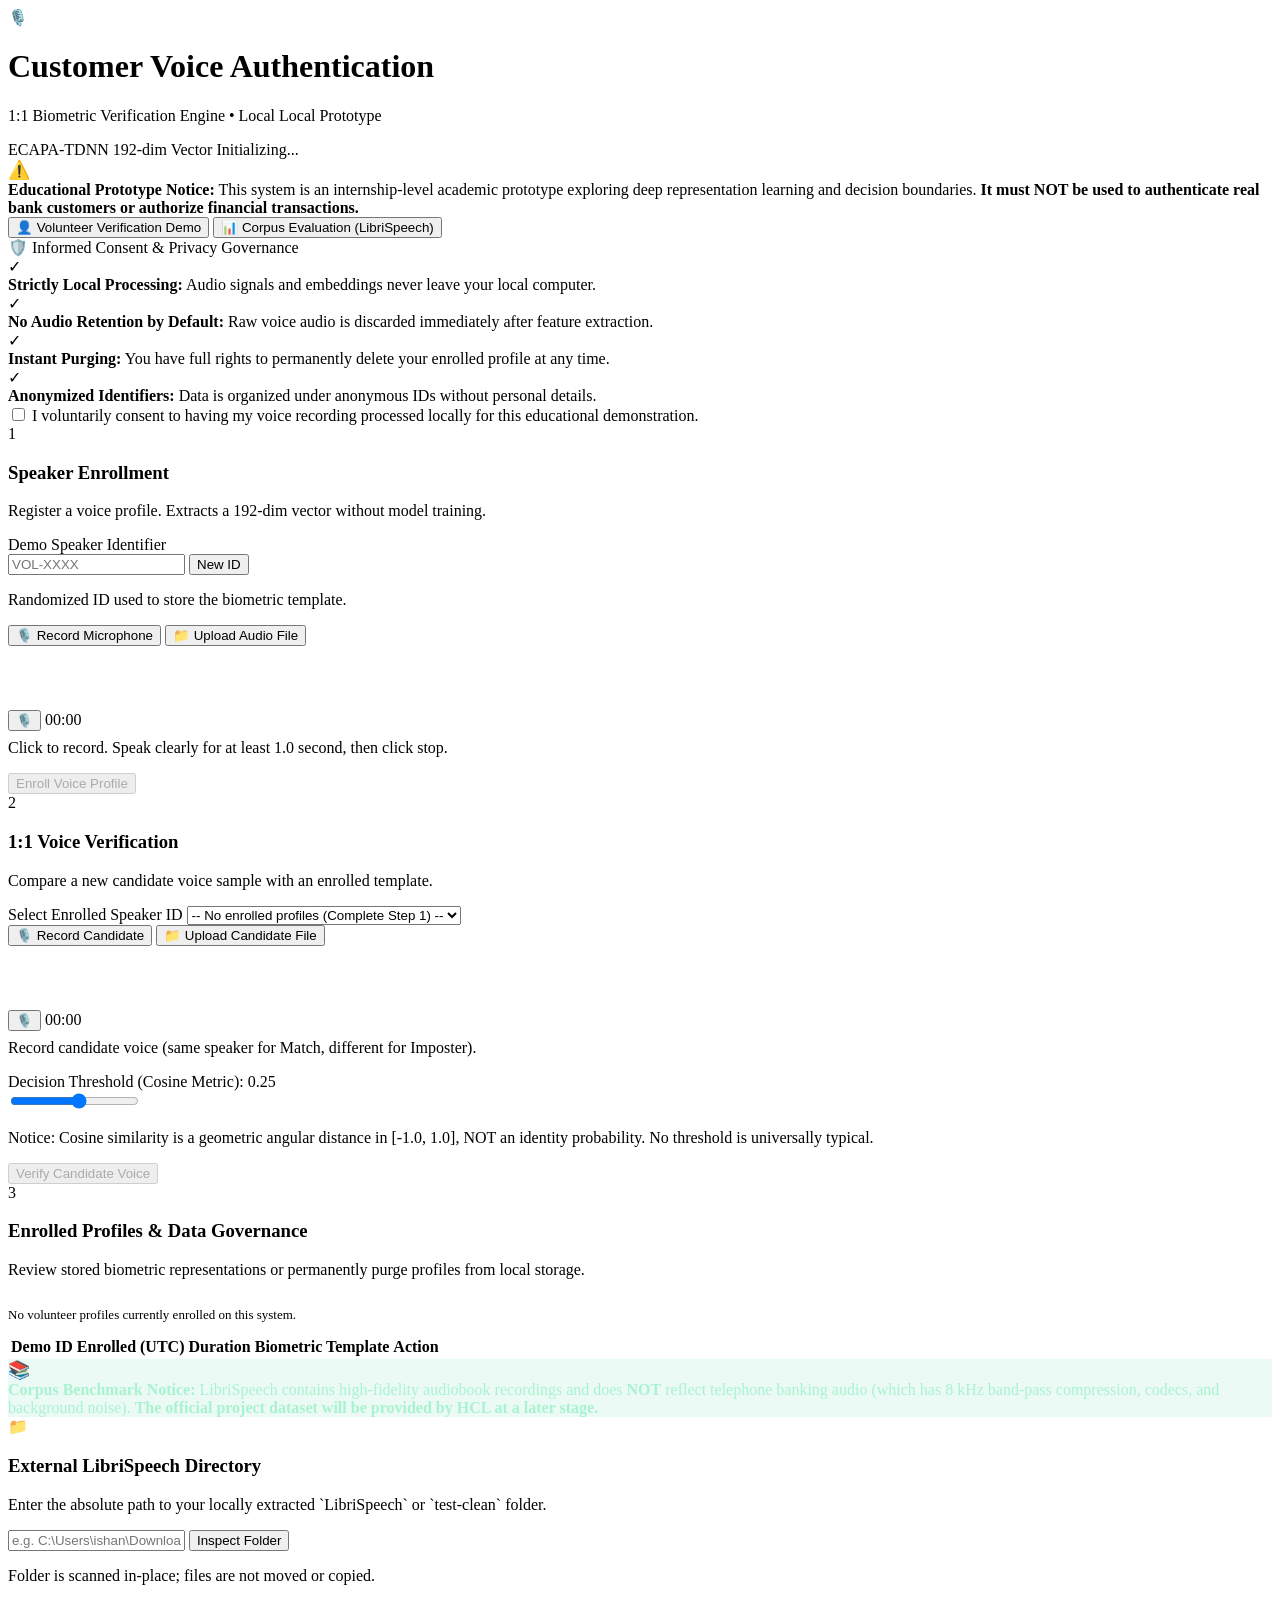
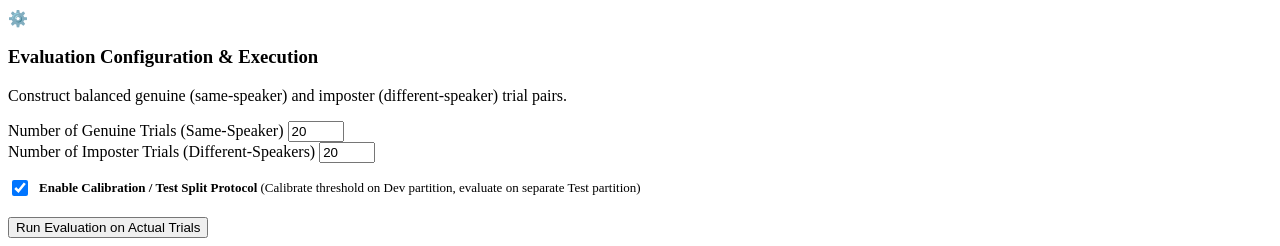
==== src/static/index.html @ c5c7220c "feat: complete Customer Voice Authentication prototype with FastAPI backend, modern vanilla web UI, " ====
<!DOCTYPE html>
<html lang="en">
<head>
    <meta charset="UTF-8">
    <meta name="viewport" content="width=device-width, initial-scale=1.0">
    <title>Customer Voice Authentication | Local Biometric Engine</title>
    <link rel="stylesheet" href="/static/css/styles.css">
    <link rel="preconnect" href="https://fonts.googleapis.com">
    <link rel="preconnect" href="https://fonts.gstatic.com" crossorigin>
    <link href="https://fonts.googleapis.com/css2?family=Inter:wght@400;500;600;700;800&display=swap" rel="stylesheet">
</head>
<body>

    <!-- Top App Navigation & Status -->
    <header class="app-header">
        <div class="header-container">
            <div class="brand-group">
                <div class="brand-icon">🎙️</div>
                <div class="brand-text">
                    <h1>Customer Voice Authentication</h1>
                    <p>1:1 Biometric Verification Engine • Local Local Prototype</p>
                </div>
            </div>
            <div class="header-badges">
                <span class="badge-pill">ECAPA-TDNN</span>
                <span class="badge-pill">192-dim Vector</span>
                <span id="model-status-badge" class="badge-pill">Initializing...</span>
            </div>
        </div>
    </header>

    <!-- Main Application Container -->
    <main class="main-wrapper">

        <!-- Top Non-Production Disclaimer -->
        <div class="disclaimer-banner">
            <span style="font-size: 18px;">⚠️</span>
            <div>
                <strong>Educational Prototype Notice:</strong> This system is an internship-level academic prototype 
                exploring deep representation learning and decision boundaries. 
                <strong>It must NOT be used to authenticate real bank customers or authorize financial transactions.</strong>
            </div>
        </div>

        <!-- Segmented Tab Navigation -->
        <nav class="tab-navigation">
            <button class="tab-btn active" data-tab="tab-volunteer">
                <span>👤</span> Volunteer Verification Demo
            </button>
            <button class="tab-btn" data-tab="tab-evaluation">
                <span>📊</span> Corpus Evaluation (LibriSpeech)
            </button>
        </nav>

        <!-- ========================================================================= -->
        <!-- TAB 1: VOLUNTEER VERIFICATION DEMO                                        -->
        <!-- ========================================================================= -->
        <section id="tab-volunteer" class="tab-panel active">

            <!-- Step 0: Informed Consent Gate -->
            <div class="consent-card">
                <div class="consent-header">
                    <span>🛡️</span> Informed Consent & Privacy Governance
                </div>
                <div class="consent-grid">
                    <div class="consent-item">
                        <span class="icon">✓</span>
                        <div><strong>Strictly Local Processing:</strong> Audio signals and embeddings never leave your local computer.</div>
                    </div>
                    <div class="consent-item">
                        <span class="icon">✓</span>
                        <div><strong>No Audio Retention by Default:</strong> Raw voice audio is discarded immediately after feature extraction.</div>
                    </div>
                    <div class="consent-item">
                        <span class="icon">✓</span>
                        <div><strong>Instant Purging:</strong> You have full rights to permanently delete your enrolled profile at any time.</div>
                    </div>
                    <div class="consent-item">
                        <span class="icon">✓</span>
                        <div><strong>Anonymized Identifiers:</strong> Data is organized under anonymous IDs without personal details.</div>
                    </div>
                </div>
                <div class="consent-checkbox-wrap">
                    <input type="checkbox" id="consent-checkbox">
                    <label for="consent-checkbox">
                        I voluntarily consent to having my voice recording processed locally for this educational demonstration.
                    </label>
                </div>
            </div>

            <!-- Enrollment & Verification 2-Column Grid -->
            <div class="grid-2col">

                <!-- Step 1: Speaker Enrollment Card -->
                <div class="panel-card consent-dependent locked">
                    <div class="card-header">
                        <div class="card-title-group">
                            <span class="step-bubble">1</span>
                            <div>
                                <h3 class="card-title">Speaker Enrollment</h3>
                                <p class="card-subtitle">Register a voice profile. Extracts a 192-dim vector without model training.</p>
                            </div>
                        </div>
                    </div>

                    <div class="form-group">
                        <label class="form-label" for="demo-id-input">Demo Speaker Identifier</label>
                        <div class="input-row">
                            <input type="text" id="demo-id-input" class="input-field" placeholder="VOL-XXXX" autocomplete="off">
                            <button id="gen-id-btn" class="btn btn-secondary" title="Generate New Anonymized ID">New ID</button>
                        </div>
                        <p class="form-hint">Randomized ID used to store the biometric template.</p>
                    </div>

                    <!-- Input Mode Toggle (Mic vs Upload) -->
                    <div class="input-mode-toggle">
                        <button id="enroll-mode-mic" class="mode-btn active">
                            <span>🎙️</span> Record Microphone
                        </button>
                        <button id="enroll-mode-upload" class="mode-btn">
                            <span>📁</span> Upload Audio File
                        </button>
                    </div>

                    <!-- Microphone Recorder Box -->
                    <div id="enroll-mic-box" class="recorder-box">
                        <canvas id="enroll-canvas" class="visualizer-canvas" width="400" height="60"></canvas>
                        <div class="rec-controls">
                            <button id="enroll-rec-btn" class="rec-btn start-rec" title="Click to Record">🎙️</button>
                            <span id="enroll-rec-timer" class="rec-timer">00:00</span>
                        </div>
                        <p class="form-hint" style="margin-top: 8px;">Click to record. Speak clearly for at least 1.0 second, then click stop.</p>
                        <audio id="enroll-audio-preview" class="audio-preview-player" controls style="display: none;"></audio>
                        <div id="enroll-rec-actions" style="display: none; margin-top: 10px; gap: 8px; justify-content: center;">
                            <button type="button" id="enroll-retry-btn" class="btn btn-secondary btn-sm">🔁 Retry Recording</button>
                            <button type="button" id="enroll-clear-btn" class="btn btn-secondary btn-sm">🗑️ Clear</button>
                        </div>
                    </div>

                    <!-- File Upload Box (Fallback) -->
                    <div id="enroll-upload-box" class="recorder-box" style="display: none;">
                        <div id="enroll-dropzone" class="dropzone">
                            <div class="dropzone-icon">📁</div>
                            <div class="dropzone-text">Click or drag audio file here</div>
                            <div class="dropzone-sub">Supports .wav, .flac, .mp3, .ogg (minimum 1.0s)</div>
                            <input type="file" id="enroll-file-input" accept=".wav,.flac,.mp3,.ogg,audio/*">
                            <div id="enroll-selected-pill" class="selected-file-pill" style="display: none;"></div>
                        </div>
                    </div>

                    <button id="enroll-submit-btn" class="btn btn-primary btn-block" disabled>
                        Enroll Voice Profile
                    </button>

                    <div id="enroll-result-card" class="panel-card" style="margin-top: 14px; padding: 12px; display: none; background: rgba(16, 185, 129, 0.08); border-color: rgba(16, 185, 129, 0.3);"></div>
                </div>

                <!-- Step 2: 1:1 Voice Verification Card -->
                <div class="panel-card consent-dependent locked">
                    <div class="card-header">
                        <div class="card-title-group">
                            <span class="step-bubble">2</span>
                            <div>
                                <h3 class="card-title">1:1 Voice Verification</h3>
                                <p class="card-subtitle">Compare a new candidate voice sample with an enrolled template.</p>
                            </div>
                        </div>
                    </div>

                    <div class="form-group">
                        <label class="form-label" for="verify-target-select">Select Enrolled Speaker ID</label>
                        <select id="verify-target-select" class="select-field">
                            <option value="">-- No enrolled profiles (Complete Step 1) --</option>
                        </select>
                    </div>

                    <!-- Input Mode Toggle (Mic vs Upload) -->
                    <div class="input-mode-toggle">
                        <button id="verify-mode-mic" class="mode-btn active">
                            <span>🎙️</span> Record Candidate
                        </button>
                        <button id="verify-mode-upload" class="mode-btn">
                            <span>📁</span> Upload Candidate File
                        </button>
                    </div>

                    <!-- Microphone Recorder Box -->
                    <div id="verify-mic-box" class="recorder-box">
                        <canvas id="verify-canvas" class="visualizer-canvas" width="400" height="60"></canvas>
                        <div class="rec-controls">
                            <button id="verify-rec-btn" class="rec-btn start-rec" title="Click to Record">🎙️</button>
                            <span id="verify-rec-timer" class="rec-timer">00:00</span>
                        </div>
                        <p class="form-hint" style="margin-top: 8px;">Record candidate voice (same speaker for Match, different for Imposter).</p>
                        <audio id="verify-audio-preview" class="audio-preview-player" controls style="display: none;"></audio>
                        <div id="verify-rec-actions" style="display: none; margin-top: 10px; gap: 8px; justify-content: center;">
                            <button type="button" id="verify-retry-btn" class="btn btn-secondary btn-sm">🔁 Retry Recording</button>
                            <button type="button" id="verify-clear-btn" class="btn btn-secondary btn-sm">🗑️ Clear</button>
                        </div>
                    </div>

                    <!-- File Upload Box (Fallback) -->
                    <div id="verify-upload-box" class="recorder-box" style="display: none;">
                        <div id="verify-dropzone" class="dropzone">
                            <div class="dropzone-icon">📁</div>
                            <div class="dropzone-text">Click or drag candidate file here</div>
                            <div class="dropzone-sub">Supports .wav, .flac, .mp3, .ogg</div>
                            <input type="file" id="verify-file-input" accept=".wav,.flac,.mp3,.ogg,audio/*">
                            <div id="verify-selected-pill" class="selected-file-pill" style="display: none;"></div>
                        </div>
                    </div>

                    <!-- Threshold Slider -->
                    <div class="slider-group">
                        <div class="slider-header">
                            <span>Decision Threshold (Cosine Metric):</span>
                            <span id="threshold-value-display" class="slider-val">0.25</span>
                        </div>
                        <input type="range" id="threshold-slider" class="slider-input" min="-0.50" max="0.90" step="0.01" value="0.25">
                        <p class="form-hint">
                            Notice: Cosine similarity is a geometric angular distance in [-1.0, 1.0], NOT an identity probability. No threshold is universally typical.
                        </p>
                    </div>

                    <button id="verify-submit-btn" class="btn btn-primary btn-block" disabled>
                        Verify Candidate Voice
                    </button>

                    <!-- Verification Decision Card -->
                    <div id="decision-card" class="decision-card" style="display: none;"></div>
                </div>

            </div>

            <!-- Step 3: Template Governance & Data Purging -->
            <div class="panel-card consent-dependent locked">
                <div class="card-header">
                    <div class="card-title-group">
                        <span class="step-bubble">3</span>
                        <div>
                            <h3 class="card-title">Enrolled Profiles & Data Governance</h3>
                            <p class="card-subtitle">Review stored biometric representations or permanently purge profiles from local storage.</p>
                        </div>
                    </div>
                </div>

                <div id="volunteers-empty-notice" style="font-size: 13px; color: var(--text-muted); padding: 12px 0;">
                    No volunteer profiles currently enrolled on this system.
                </div>

                <div class="data-table-container">
                    <table class="custom-table">
                        <thead>
                            <tr>
                                <th>Demo ID</th>
                                <th>Enrolled (UTC)</th>
                                <th>Duration</th>
                                <th>Biometric Template</th>
                                <th>Action</th>
                            </tr>
                        </thead>
                        <tbody id="volunteers-table-body">
                            <!-- Populated dynamically via app.js -->
                        </tbody>
                    </table>
                </div>
            </div>

        </section>

        <!-- ========================================================================= -->
        <!-- TAB 2: LIBRISPEECH CORPUS EVALUATION                                      -->
        <!-- ========================================================================= -->
        <section id="tab-evaluation" class="tab-panel">

            <div class="disclaimer-banner" style="background: rgba(16, 185, 129, 0.08); border-color: rgba(16, 185, 129, 0.3); border-left-color: var(--accent-emerald); color: #A7F3D0;">
                <span style="font-size: 18px;">📚</span>
                <div>
                    <strong>Corpus Benchmark Notice:</strong> LibriSpeech contains high-fidelity audiobook recordings and 
                    does <strong>NOT</strong> reflect telephone banking audio (which has 8 kHz band-pass compression, codecs, and background noise). 
                    <strong>The official project dataset will be provided by HCL at a later stage.</strong>
                </div>
            </div>

            <div class="panel-card" style="margin-bottom: 24px;">
                <div class="card-header">
                    <div class="card-title-group">
                        <span class="step-bubble">📁</span>
                        <div>
                            <h3 class="card-title">External LibriSpeech Directory</h3>
                            <p class="card-subtitle">Enter the absolute path to your locally extracted `LibriSpeech` or `test-clean` folder.</p>
                        </div>
                    </div>
                </div>

                <div class="form-group">
                    <div class="input-row">
                        <input type="text" id="eval-path-input" class="input-field" placeholder="e.g. C:\Users\ishan\Downloads\LibriSpeech\test-clean">
                        <button id="eval-validate-btn" class="btn btn-secondary">Inspect Folder</button>
                    </div>
                    <p class="form-hint">Folder is scanned in-place; files are not moved or copied.</p>
                </div>

                <div id="eval-validation-notice" style="display: none; margin-top: 10px;"></div>
            </div>

            <div class="panel-card">
                <div class="card-header">
                    <div class="card-title-group">
                        <span class="step-bubble">⚙️</span>
                        <div>
                            <h3 class="card-title">Evaluation Configuration & Execution</h3>
                            <p class="card-subtitle">Construct balanced genuine (same-speaker) and imposter (different-speaker) trial pairs.</p>
                        </div>
                    </div>
                </div>

                <div class="grid-2col" style="margin-bottom: 14px;">
                    <div class="form-group">
                        <label class="form-label" for="eval-genuine-input">Number of Genuine Trials (Same-Speaker)</label>
                        <input type="number" id="eval-genuine-input" class="input-field" value="20" min="5" max="200" step="5">
                    </div>
                    <div class="form-group">
                        <label class="form-label" for="eval-imposter-input">Number of Imposter Trials (Different-Speakers)</label>
                        <input type="number" id="eval-imposter-input" class="input-field" value="20" min="5" max="200" step="5">
                    </div>
                </div>

                <div class="form-group" style="margin-bottom: 18px;">
                    <label style="display: flex; align-items: center; gap: 8px; font-size: 13px; color: var(--text-primary); cursor: pointer;">
                        <input type="checkbox" id="eval-split-checkbox" checked style="accent-color: var(--accent-cyan); width: 16px; height: 16px;">
                        <span><strong>Enable Calibration / Test Split Protocol</strong> (Calibrate threshold on Dev partition, evaluate on separate Test partition)</span>
                    </label>
                </div>

                <button id="eval-run-btn" class="btn btn-primary">
                    Run Evaluation on Actual Trials
                </button>

                <!-- Progress Bar -->
                <div id="eval-progress-wrap" style="display: none; margin-top: 18px;">
                    <div style="font-size: 12px; color: var(--text-secondary); margin-bottom: 4px;" id="eval-progress-text">Processing trials...</div>
                    <div style="background: var(--bg-base); height: 8px; border-radius: 4px; overflow: hidden; border: 1px solid var(--border-subtle);">
                        <div id="eval-progress-bar" style="background: linear-gradient(90deg, var(--accent-cyan), var(--accent-indigo)); width: 0%; height: 100%; transition: width 0.3s ease;"></div>
                    </div>
                </div>

                <!-- Results Container -->
                <div id="eval-results-container" class="panel-card" style="display: none; margin-top: 24px;"></div>
            </div>

        </section>

    </main>

    <!-- Scripts -->
    <script src="/static/js/recorder.js"></script>
    <script src="/static/js/app.js"></script>
</body>
</html>
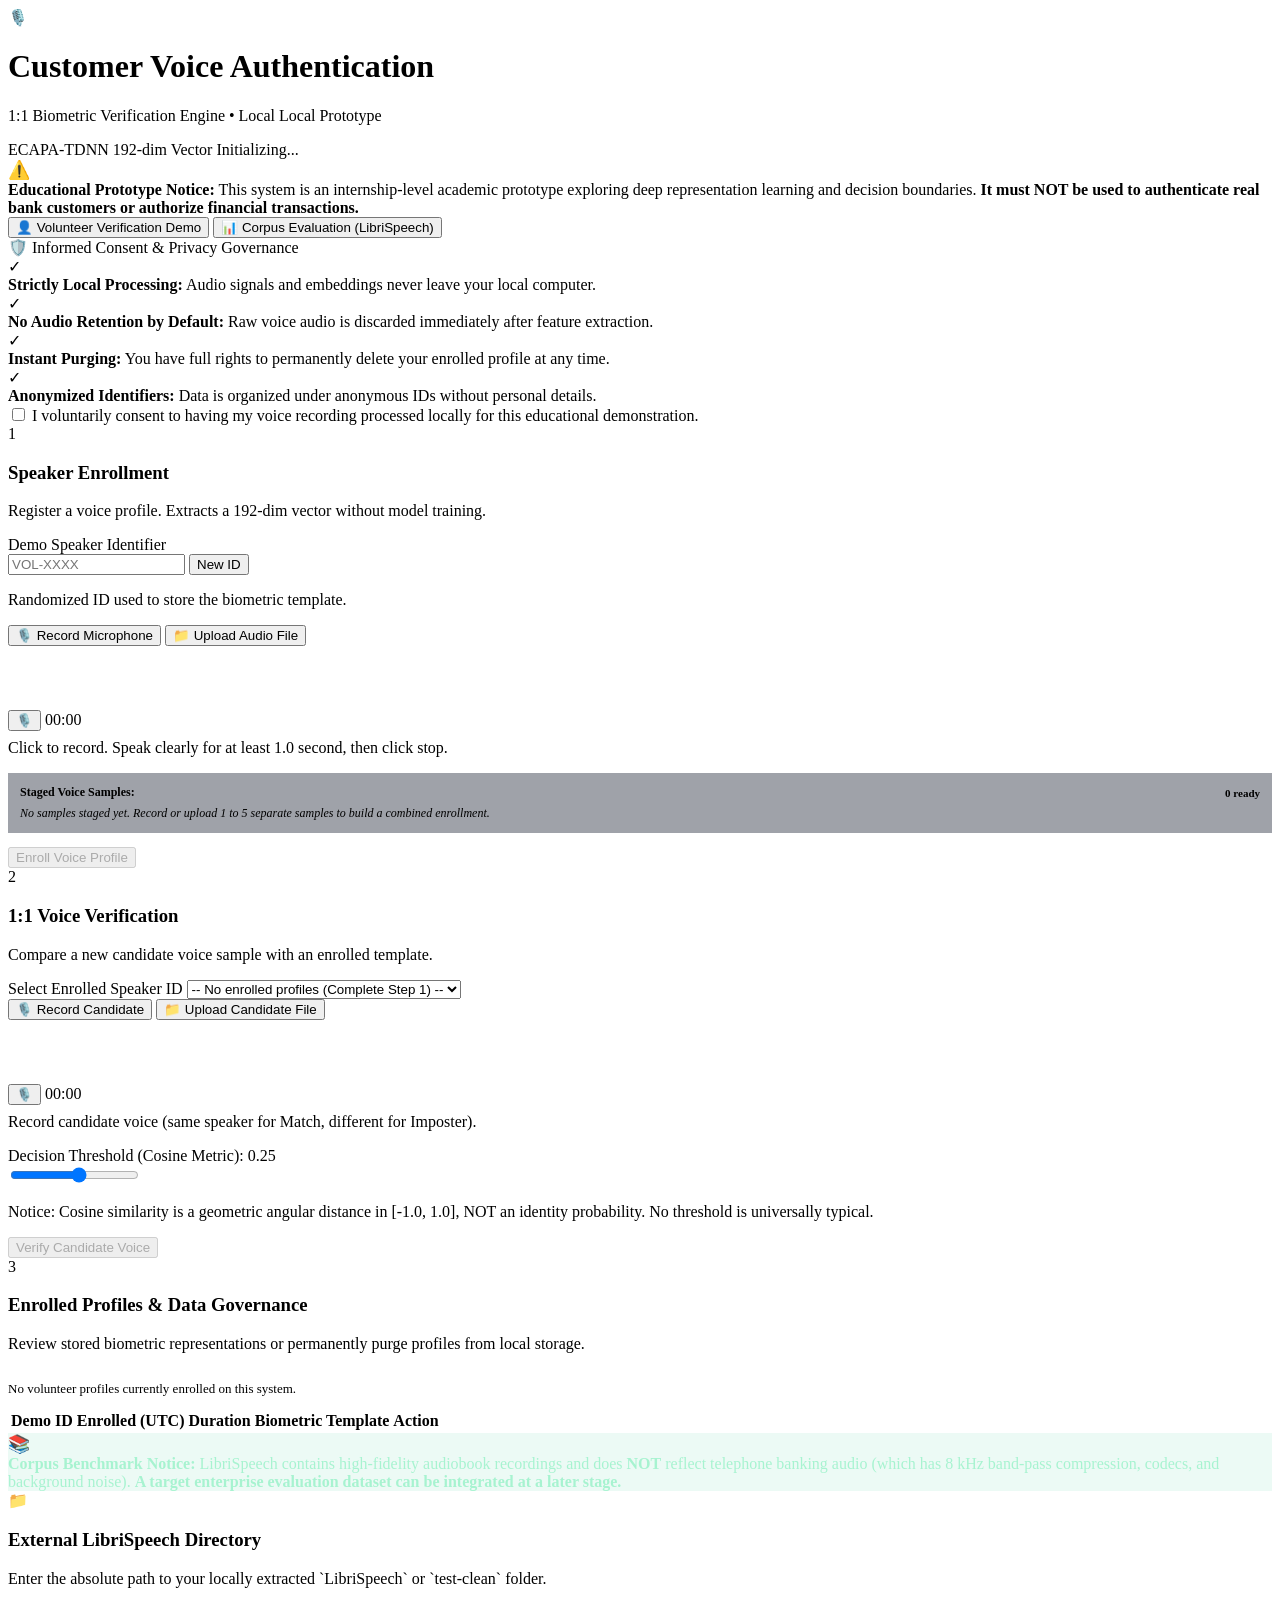
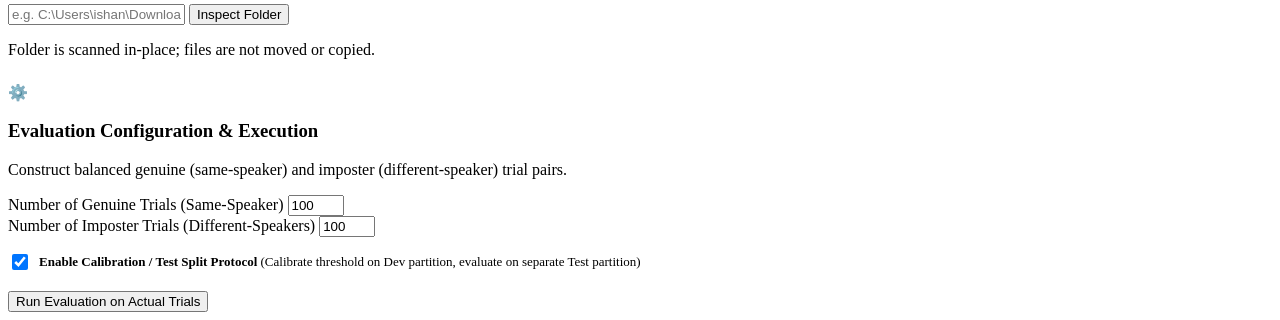
==== commit 429c6710: "feat: implement Streamlit UI with 21st.dev styling, multi-sample enrollment, and LibriSpeech evaluat" ====
--- a/src/static/index.html
+++ b/src/static/index.html
@@ -131,8 +131,9 @@
                         </div>
                         <p class="form-hint" style="margin-top: 8px;">Click to record. Speak clearly for at least 1.0 second, then click stop.</p>
                         <audio id="enroll-audio-preview" class="audio-preview-player" controls style="display: none;"></audio>
-                        <div id="enroll-rec-actions" style="display: none; margin-top: 10px; gap: 8px; justify-content: center;">
-                            <button type="button" id="enroll-retry-btn" class="btn btn-secondary btn-sm">🔁 Retry Recording</button>
+                        <div id="enroll-rec-actions" style="display: none; margin-top: 10px; gap: 8px; justify-content: center; flex-wrap: wrap;">
+                            <button type="button" id="enroll-add-sample-btn" class="btn btn-secondary btn-sm" style="border-color: var(--accent-cyan); color: var(--accent-cyan);">➕ Add to Enrollment Set</button>
+                            <button type="button" id="enroll-retry-btn" class="btn btn-secondary btn-sm">🔁 Retry</button>
                             <button type="button" id="enroll-clear-btn" class="btn btn-secondary btn-sm">🗑️ Clear</button>
                         </div>
                     </div>
@@ -141,14 +142,26 @@
                     <div id="enroll-upload-box" class="recorder-box" style="display: none;">
                         <div id="enroll-dropzone" class="dropzone">
                             <div class="dropzone-icon">📁</div>
-                            <div class="dropzone-text">Click or drag audio file here</div>
-                            <div class="dropzone-sub">Supports .wav, .flac, .mp3, .ogg (minimum 1.0s)</div>
-                            <input type="file" id="enroll-file-input" accept=".wav,.flac,.mp3,.ogg,audio/*">
-                            <div id="enroll-selected-pill" class="selected-file-pill" style="display: none;"></div>
-                        </div>
-                    </div>
-
-                    <button id="enroll-submit-btn" class="btn btn-primary btn-block" disabled>
+                            <div class="dropzone-text">Click or drag audio file(s) here</div>
+                            <div class="dropzone-sub">Supports 1 or more .wav, .flac, .mp3, .ogg files (minimum 0.8s each)</div>
+                            <input type="file" id="enroll-file-input" accept=".wav,.flac,.mp3,.ogg,audio/*" multiple>
+                        </div>
+                    </div>
+
+                    <!-- Staged Recordings Container for Multi-Enrollment -->
+                    <div id="enroll-staged-container" style="margin-top: 14px; background: rgba(15, 23, 42, 0.4); border: 1px solid var(--border-subtle); border-radius: var(--radius-md); padding: 12px;">
+                        <div style="font-size: 12px; font-weight: 600; color: var(--text-primary); margin-bottom: 6px; display: flex; justify-content: space-between; align-items: center;">
+                            <span>Staged Voice Samples:</span>
+                            <span id="enroll-samples-count-badge" class="badge-pill" style="font-size: 11px;">0 ready</span>
+                        </div>
+                        <div id="enroll-samples-list" style="display: flex; flex-direction: column; gap: 6px;">
+                            <div id="enroll-no-samples-msg" style="font-size: 12px; color: var(--text-muted); font-style: italic;">
+                                No samples staged yet. Record or upload 1 to 5 separate samples to build a combined enrollment.
+                            </div>
+                        </div>
+                    </div>
+
+                    <button id="enroll-submit-btn" class="btn btn-primary btn-block" style="margin-top: 14px;" disabled>
                         Enroll Voice Profile
                     </button>
 
@@ -278,7 +291,7 @@
                 <div>
                     <strong>Corpus Benchmark Notice:</strong> LibriSpeech contains high-fidelity audiobook recordings and 
                     does <strong>NOT</strong> reflect telephone banking audio (which has 8 kHz band-pass compression, codecs, and background noise). 
-                    <strong>The official project dataset will be provided by HCL at a later stage.</strong>
+                    <strong>A target enterprise evaluation dataset can be integrated at a later stage.</strong>
                 </div>
             </div>
 
@@ -318,11 +331,11 @@
                 <div class="grid-2col" style="margin-bottom: 14px;">
                     <div class="form-group">
                         <label class="form-label" for="eval-genuine-input">Number of Genuine Trials (Same-Speaker)</label>
-                        <input type="number" id="eval-genuine-input" class="input-field" value="20" min="5" max="200" step="5">
+                        <input type="number" id="eval-genuine-input" class="input-field" value="100" min="5" max="200" step="5">
                     </div>
                     <div class="form-group">
                         <label class="form-label" for="eval-imposter-input">Number of Imposter Trials (Different-Speakers)</label>
-                        <input type="number" id="eval-imposter-input" class="input-field" value="20" min="5" max="200" step="5">
+                        <input type="number" id="eval-imposter-input" class="input-field" value="100" min="5" max="200" step="5">
                     </div>
                 </div>
 
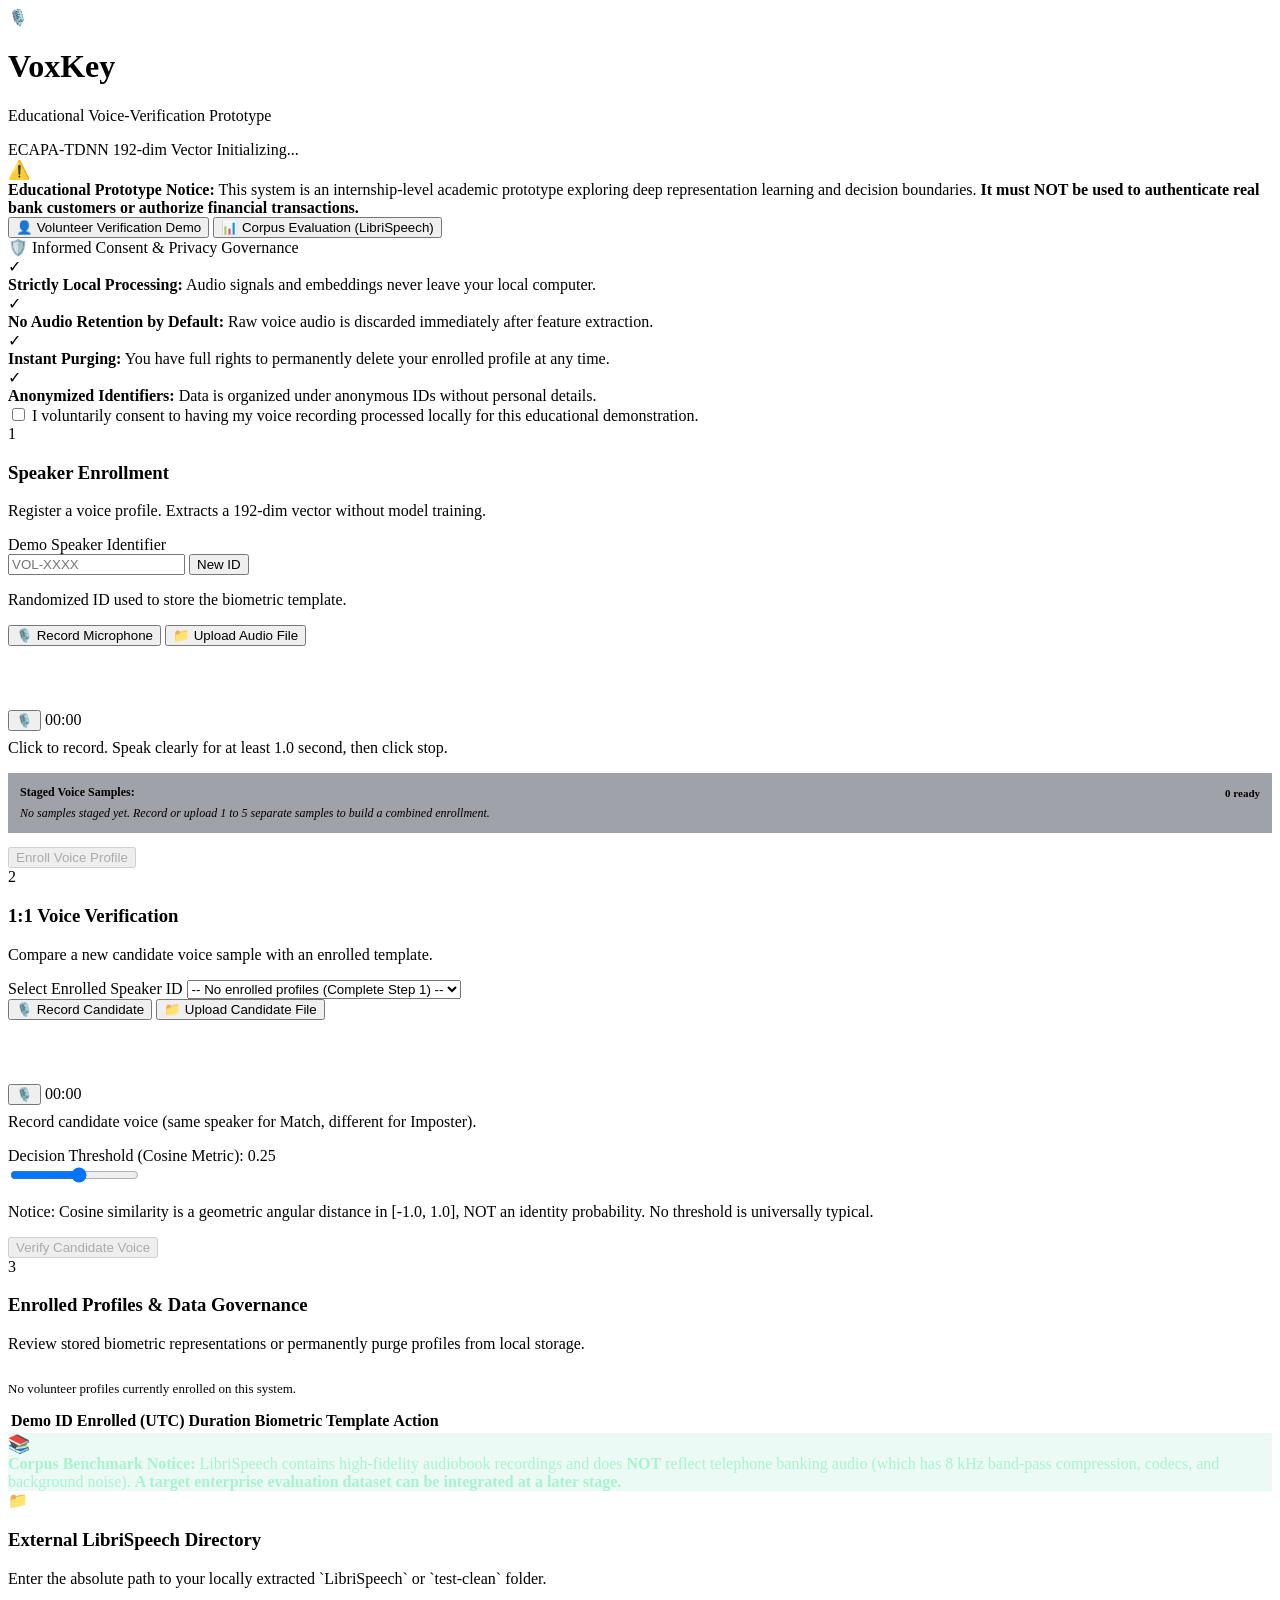
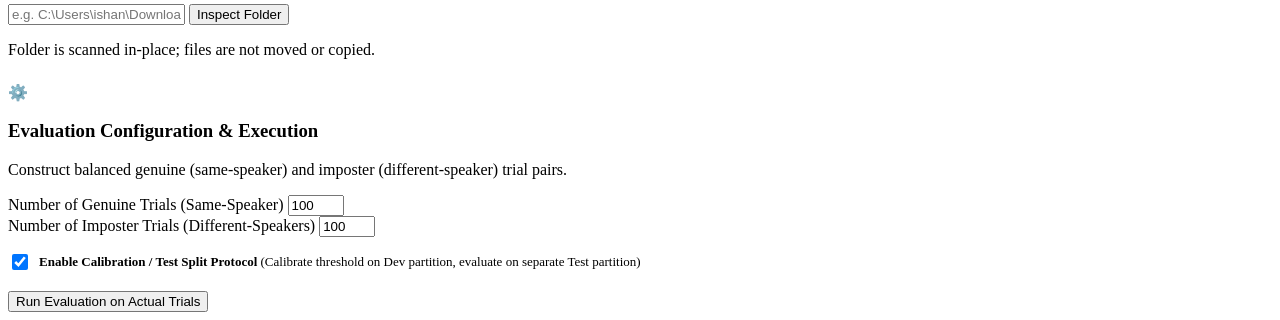
==== commit 7cf22339: "feat: finalize VoxKey branding, interactive hero carousel, and dark analytics UI" ====
--- a/src/static/index.html
+++ b/src/static/index.html
@@ -3,7 +3,7 @@
 <head>
     <meta charset="UTF-8">
     <meta name="viewport" content="width=device-width, initial-scale=1.0">
-    <title>Customer Voice Authentication | Local Biometric Engine</title>
+    <title>VoxKey | Educational Voice-Verification Prototype</title>
     <link rel="stylesheet" href="/static/css/styles.css">
     <link rel="preconnect" href="https://fonts.googleapis.com">
     <link rel="preconnect" href="https://fonts.gstatic.com" crossorigin>
@@ -17,8 +17,8 @@
             <div class="brand-group">
                 <div class="brand-icon">🎙️</div>
                 <div class="brand-text">
-                    <h1>Customer Voice Authentication</h1>
-                    <p>1:1 Biometric Verification Engine • Local Local Prototype</p>
+                    <h1>VoxKey</h1>
+                    <p>Educational Voice-Verification Prototype</p>
                 </div>
             </div>
             <div class="header-badges">
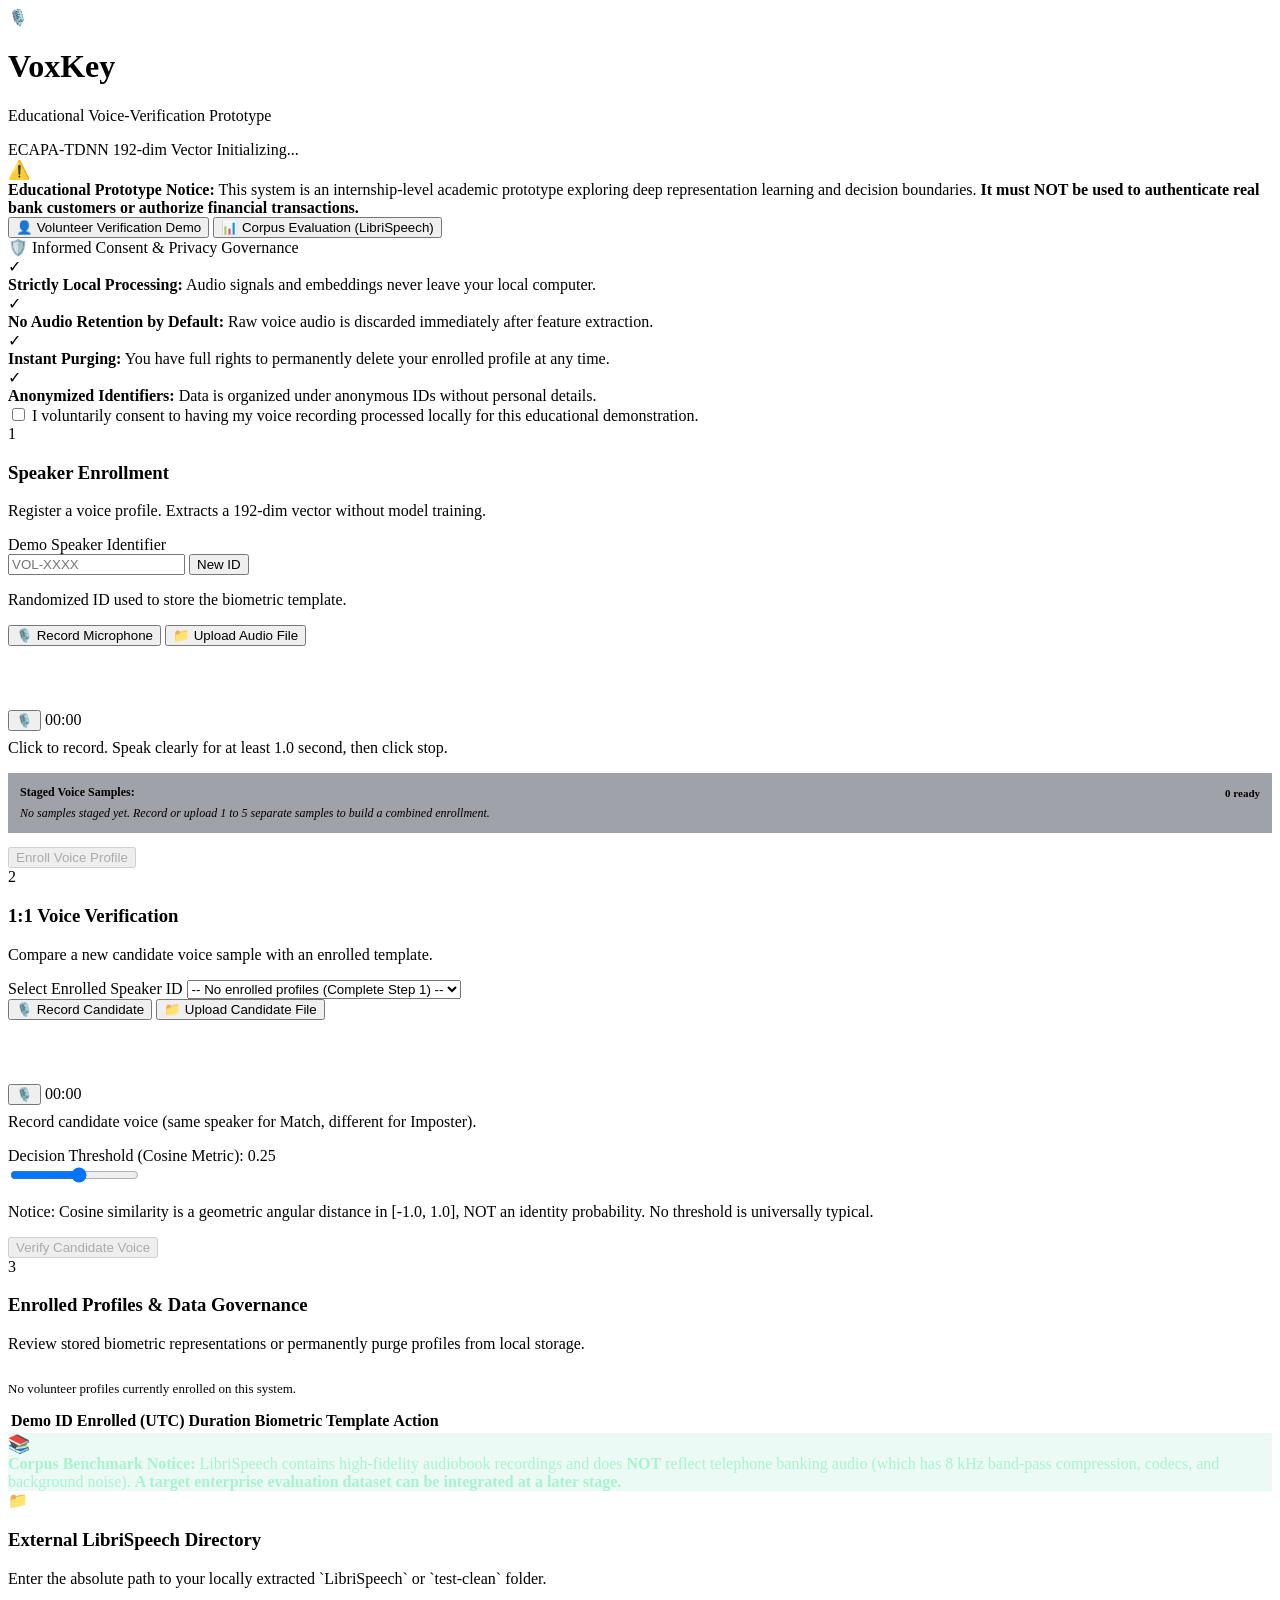
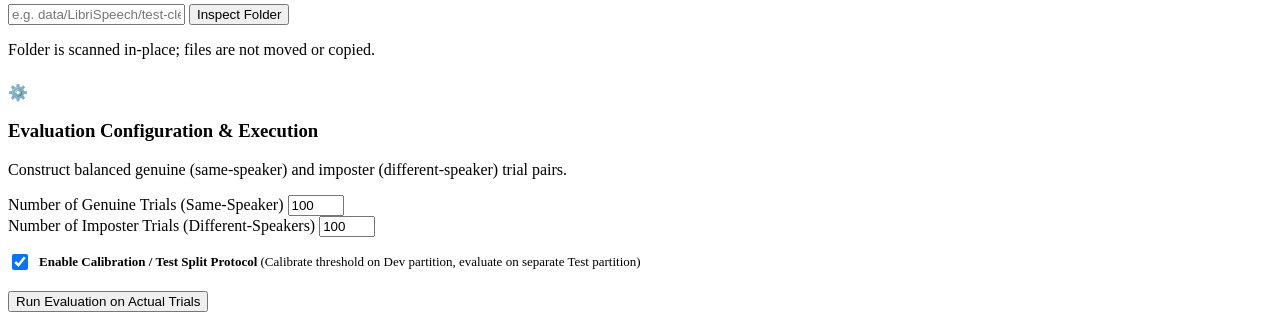
==== commit 229f6e31: "Fix review items: imports, error codes, safe saves, safe loading, threshold 0.31, remove personal pa" ====
--- a/src/static/index.html
+++ b/src/static/index.html
@@ -308,7 +308,7 @@
 
                 <div class="form-group">
                     <div class="input-row">
-                        <input type="text" id="eval-path-input" class="input-field" placeholder="e.g. C:\Users\ishan\Downloads\LibriSpeech\test-clean">
+                        <input type="text" id="eval-path-input" class="input-field" placeholder="e.g. data/LibriSpeech/test-clean">
                         <button id="eval-validate-btn" class="btn btn-secondary">Inspect Folder</button>
                     </div>
                     <p class="form-hint">Folder is scanned in-place; files are not moved or copied.</p>
